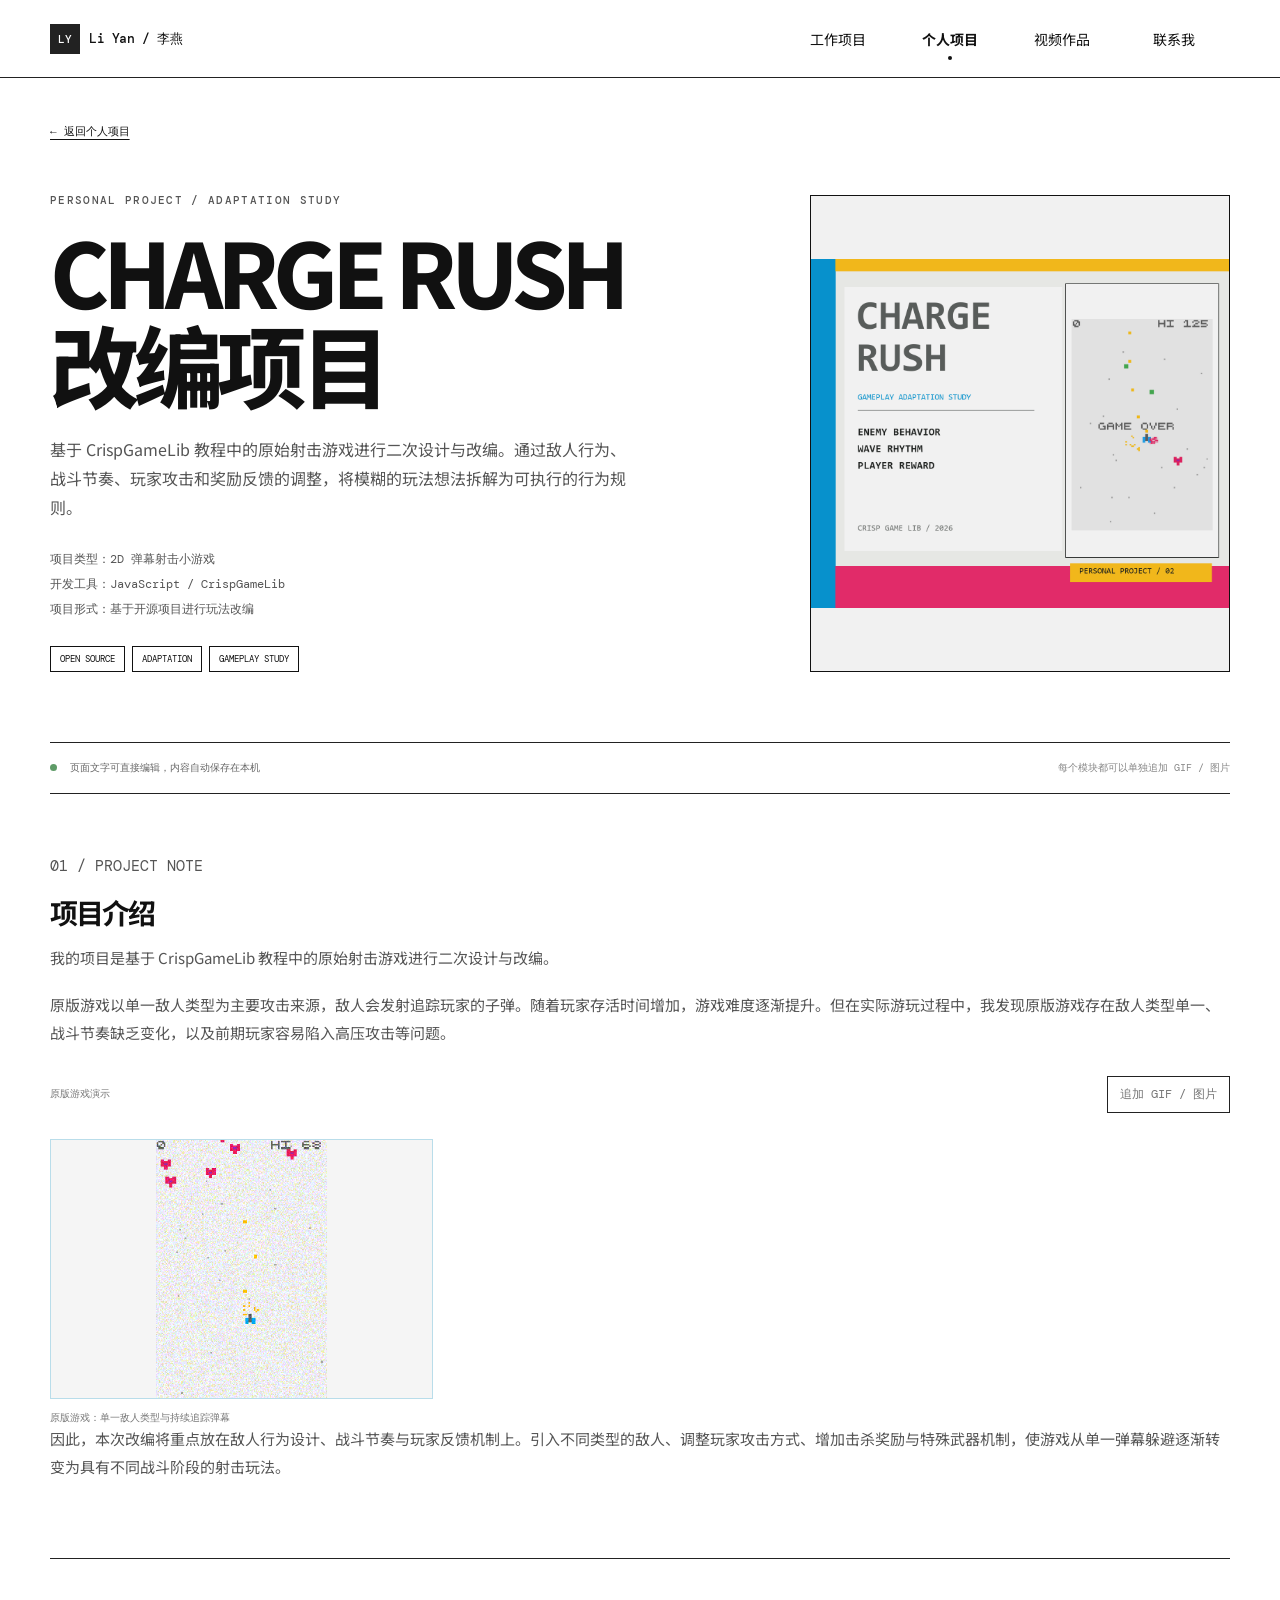
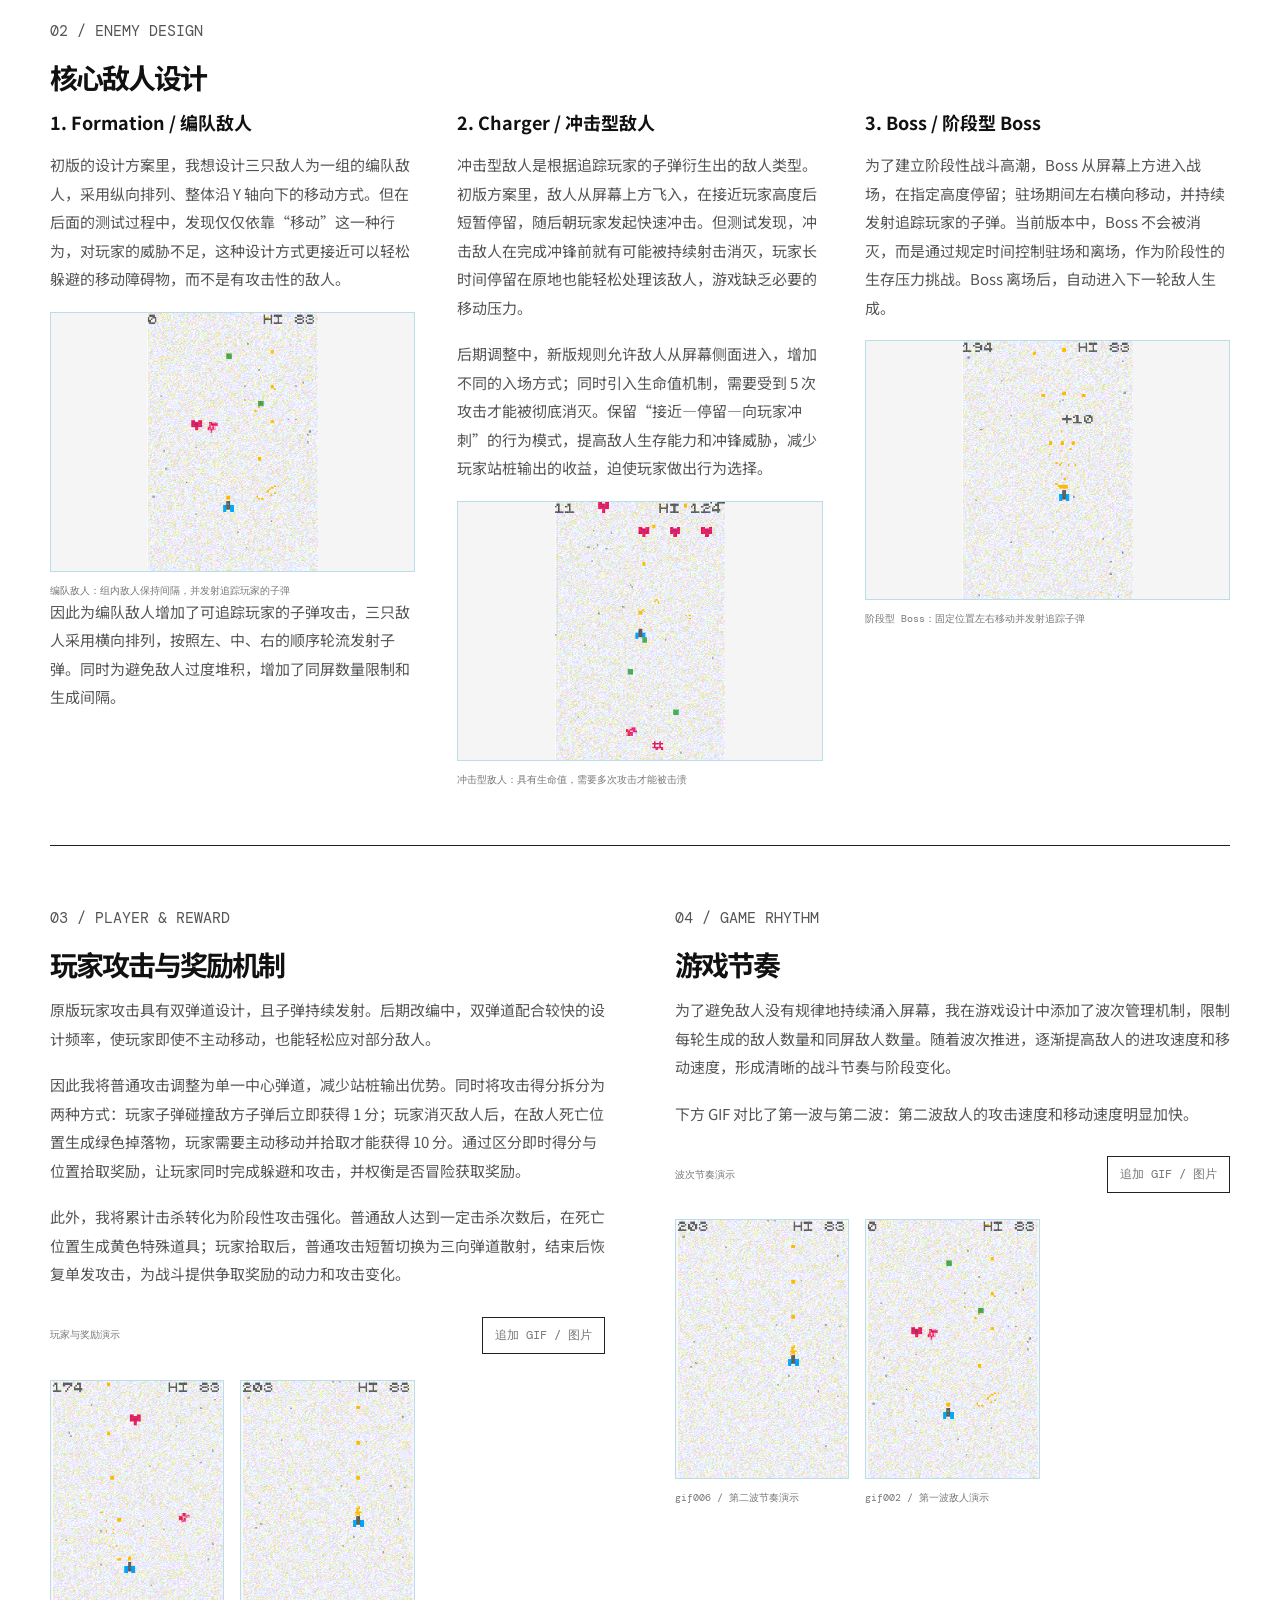
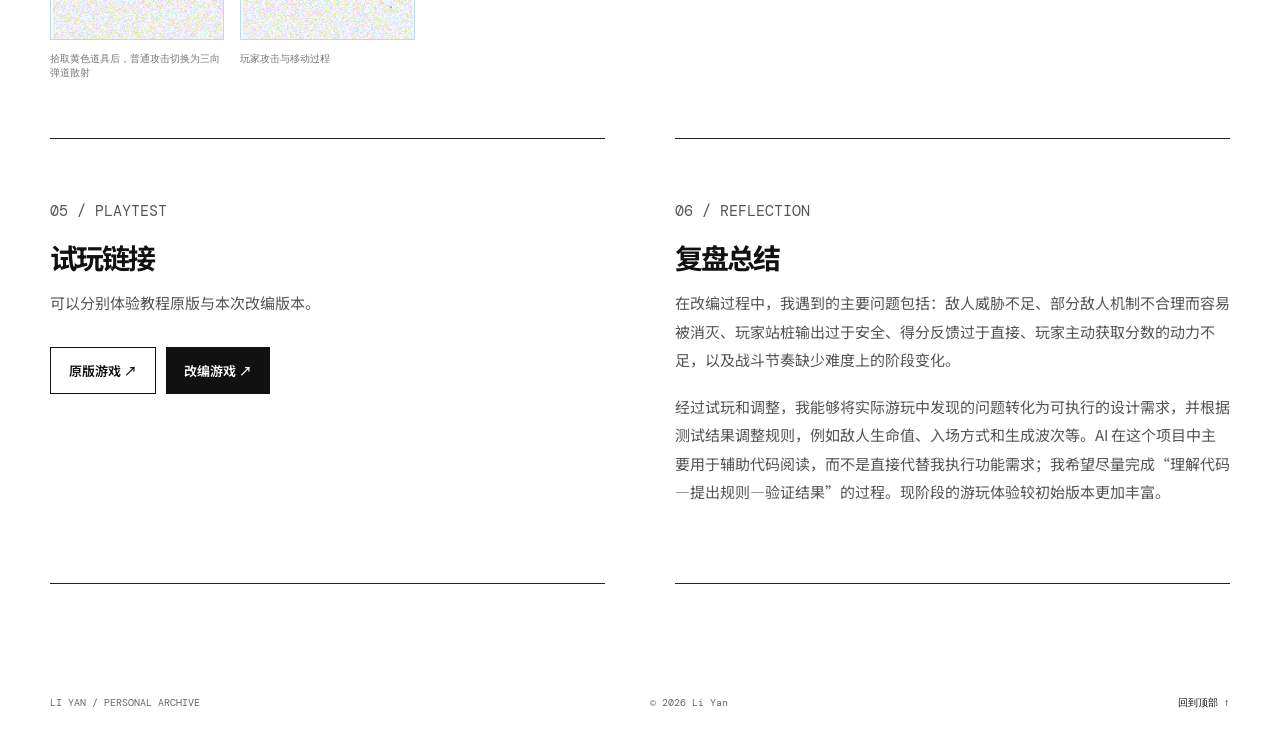
==== crisp.html @ 154e2492 "Publish portfolio site" ====
<!doctype html>
<html lang="zh-CN">
  <head>
    <meta charset="UTF-8" />
    <meta name="viewport" content="width=device-width, initial-scale=1.0" />
    <meta name="description" content="CHARGE RUSH 2D 弹幕射击小游戏改编项目。" />
    <title>CHARGE RUSH / 改编项目 - 李燕</title>
    <link rel="preconnect" href="https://fonts.googleapis.com" />
    <link rel="preconnect" href="https://fonts.gstatic.com" crossorigin />
    <link href="https://fonts.googleapis.com/css2?family=DM+Mono:wght@400;500&family=Noto+Sans+SC:wght@400;500;600;700;800&display=swap" rel="stylesheet" />
    <link rel="stylesheet" href="./styles.css" />
  </head>
  <body class="detail-page">
    <header class="site-header">
      <a class="brand" href="./index.html"><span class="brand-mark">LY</span><span class="brand-text">Li Yan / 李燕</span></a>
      <nav class="main-nav" aria-label="主导航"><a class="nav-link" href="./index.html#work">工作项目</a><a class="nav-link active" href="./index.html#personal">个人项目</a><a class="nav-link" href="./index.html#videos">视频作品</a><a class="nav-link" href="./index.html#contact">联系我</a></nav>
      <div class="header-meta">PROJECT / 02</div>
    </header>
    <main class="detail-shell">
      <a class="back-link" href="./index.html#personal">← 返回个人项目</a>
      <section class="detail-hero">
        <div><p class="eyebrow">PERSONAL PROJECT / ADAPTATION STUDY</p><h1 contenteditable="true" data-editable="crisp-title">CHARGE RUSH<br /><em>改编项目</em></h1><p class="detail-lede" contenteditable="true" data-editable="crisp-lede">基于 CrispGameLib 教程中的原始射击游戏进行二次设计与改编。通过敌人行为、战斗节奏、玩家攻击和奖励反馈的调整，将模糊的玩法想法拆解为可执行的行为规则。</p><div class="detail-meta"><span>项目类型：2D 弹幕射击小游戏</span><span>开发工具：JavaScript / CrispGameLib</span><span>项目形式：基于开源项目进行玩法改编</span></div><div class="detail-tags"><span>OPEN SOURCE</span><span>ADAPTATION</span><span>GAMEPLAY STUDY</span></div></div>
        <figure class="detail-visual crisp-large"><img class="crisp-cover" src="./media/crisp/crisp-cover.png" alt="CHARGE RUSH 改编项目封面" /></figure>
      </section>
      <section class="edit-toolbar" aria-label="编辑工具"><span class="edit-status"><i></i> 页面文字可直接编辑，内容自动保存在本机</span><span class="edit-hint">每个模块都可以单独追加 GIF / 图片</span></section>
      <section class="detail-grid">
        <article class="editable-block full-width"><p class="block-label">01 / PROJECT NOTE</p><h2 contenteditable="true" data-editable="crisp-heading-1">项目介绍</h2><div class="prose" contenteditable="true" data-editable="crisp-text-1"><p>我的项目是基于 CrispGameLib 教程中的原始射击游戏进行二次设计与改编。</p><p>原版游戏以单一敌人类型为主要攻击来源，敌人会发射追踪玩家的子弹。随着玩家存活时间增加，游戏难度逐渐提升。但在实际游玩过程中，我发现原版游戏存在敌人类型单一、战斗节奏缺乏变化，以及前期玩家容易陷入高压攻击等问题。</p></div><div class="media-slot" data-slot="intro"><div class="media-slot-head"><span>原版游戏演示</span><label class="upload-button">追加 GIF / 图片<input class="slot-input" type="file" accept="image/gif,image/png,image/jpeg,image/webp" multiple /></label></div><div class="media-wall"><figure class="media-item"><img src="./media/crisp/gif001-original-lite.gif" alt="原版游戏" /><figcaption>原版游戏：单一敌人类型与持续追踪弹幕</figcaption></figure></div></div><p class="body-note" contenteditable="true" data-editable="crisp-intro-note">因此，本次改编将重点放在敌人行为设计、战斗节奏与玩家反馈机制上。引入不同类型的敌人、调整玩家攻击方式、增加击杀奖励与特殊武器机制，使游戏从单一弹幕躲避逐渐转变为具有不同战斗阶段的射击玩法。</p></article>
        <article class="editable-block full-width"><p class="block-label">02 / ENEMY DESIGN</p><h2 contenteditable="true" data-editable="crisp-heading-2">核心敌人设计</h2><div class="enemy-grid"><section class="enemy-case"><h3>1. Formation / 编队敌人</h3><p contenteditable="true" data-editable="crisp-enemy-1">初版的设计方案里，我想设计三只敌人为一组的编队敌人，采用纵向排列、整体沿 Y 轴向下的移动方式。但在后面的测试过程中，发现仅仅依靠“移动”这一种行为，对玩家的威胁不足，这种设计方式更接近可以轻松躲避的移动障碍物，而不是有攻击性的敌人。</p><figure class="media-item"><img src="./media/crisp/gif002-formation-enemy-lite.gif" alt="编队敌人" /><figcaption>编队敌人：组内敌人保持间隔，并发射追踪玩家的子弹</figcaption></figure><p contenteditable="true" data-editable="crisp-enemy-1b">因此为编队敌人增加了可追踪玩家的子弹攻击，三只敌人采用横向排列，按照左、中、右的顺序轮流发射子弹。同时为避免敌人过度堆积，增加了同屏数量限制和生成间隔。</p></section><section class="enemy-case"><h3>2. Charger / 冲击型敌人</h3><p contenteditable="true" data-editable="crisp-enemy-2">冲击型敌人是根据追踪玩家的子弹衍生出的敌人类型。初版方案里，敌人从屏幕上方飞入，在接近玩家高度后短暂停留，随后朝玩家发起快速冲击。但测试发现，冲击敌人在完成冲锋前就有可能被持续射击消灭，玩家长时间停留在原地也能轻松处理该敌人，游戏缺乏必要的移动压力。</p><p contenteditable="true" data-editable="crisp-enemy-2b">后期调整中，新版规则允许敌人从屏幕侧面进入，增加不同的入场方式；同时引入生命值机制，需要受到 5 次攻击才能被彻底消灭。保留“接近—停留—向玩家冲刺”的行为模式，提高敌人生存能力和冲锋威胁，减少玩家站桩输出的收益，迫使玩家做出行为选择。</p><figure class="media-item"><img src="./media/crisp/gif003-impact-enemy-lite.gif" alt="冲击型敌人" /><figcaption>冲击型敌人：具有生命值，需要多次攻击才能被击溃</figcaption></figure></section><section class="enemy-case"><h3>3. Boss / 阶段型 Boss</h3><p contenteditable="true" data-editable="crisp-enemy-3">为了建立阶段性战斗高潮，Boss 从屏幕上方进入战场，在指定高度停留；驻场期间左右横向移动，并持续发射追踪玩家的子弹。当前版本中，Boss 不会被消灭，而是通过规定时间控制驻场和离场，作为阶段性的生存压力挑战。Boss 离场后，自动进入下一轮敌人生成。</p><figure class="media-item"><img src="./media/crisp/gif004-stage-boss-lite.gif" alt="阶段型 Boss" /><figcaption>阶段型 Boss：固定位置左右移动并发射追踪子弹</figcaption></figure></section></div></article>
        <article class="editable-block"><p class="block-label">03 / PLAYER &amp; REWARD</p><h2 contenteditable="true" data-editable="crisp-heading-3">玩家攻击与奖励机制</h2><div class="prose" contenteditable="true" data-editable="crisp-text-3"><p>原版玩家攻击具有双弹道设计，且子弹持续发射。后期改编中，双弹道配合较快的设计频率，使玩家即使不主动移动，也能轻松应对部分敌人。</p><p>因此我将普通攻击调整为单一中心弹道，减少站桩输出优势。同时将攻击得分拆分为两种方式：玩家子弹碰撞敌方子弹后立即获得 1 分；玩家消灭敌人后，在敌人死亡位置生成绿色掉落物，玩家需要主动移动并拾取才能获得 10 分。通过区分即时得分与位置拾取奖励，让玩家同时完成躲避和攻击，并权衡是否冒险获取奖励。</p><p>此外，我将累计击杀转化为阶段性攻击强化。普通敌人达到一定击杀次数后，在死亡位置生成黄色特殊道具；玩家拾取后，普通攻击短暂切换为三向弹道散射，结束后恢复单发攻击，为战斗提供争取奖励的动力和攻击变化。</p></div><div class="media-slot" data-slot="player-reward"><div class="media-slot-head"><span>玩家与奖励演示</span><label class="upload-button">追加 GIF / 图片<input class="slot-input" type="file" accept="image/gif,image/png,image/jpeg,image/webp" multiple /></label></div><div class="media-wall"><figure class="media-item"><img src="./media/crisp/gif005-reward-lite.gif" alt="特殊道具与三向弹道" /><figcaption>拾取黄色道具后，普通攻击切换为三向弹道散射</figcaption></figure><figure class="media-item"><img src="./media/crisp/gif006-player-lite.gif" alt="玩家攻击过程" /><figcaption>玩家攻击与移动过程</figcaption></figure></div></div></article>
        <article class="editable-block"><p class="block-label">04 / GAME RHYTHM</p><h2 contenteditable="true" data-editable="crisp-heading-rhythm">游戏节奏</h2><div class="prose" contenteditable="true" data-editable="crisp-text-rhythm"><p>为了避免敌人没有规律地持续涌入屏幕，我在游戏设计中添加了波次管理机制，限制每轮生成的敌人数量和同屏敌人数量。随着波次推进，逐渐提高敌人的进攻速度和移动速度，形成清晰的战斗节奏与阶段变化。</p><p>下方 GIF 对比了第一波与第二波：第二波敌人的攻击速度和移动速度明显加快。</p></div><div class="media-slot" data-slot="rhythm"><div class="media-slot-head"><span>波次节奏演示</span><label class="upload-button">追加 GIF / 图片<input class="slot-input" type="file" accept="image/gif,image/png,image/jpeg,image/webp" multiple /></label></div><div class="media-wall"><figure class="media-item"><img src="./media/crisp/gif006-player-lite.gif" alt="第二波节奏演示" /><figcaption>gif006 / 第二波节奏演示</figcaption></figure><figure class="media-item"><img src="./media/crisp/gif002-formation-enemy-lite.gif" alt="第一波敌人演示" /><figcaption>gif002 / 第一波敌人演示</figcaption></figure></div></div></article>
        <article class="editable-block playtest-block"><p class="block-label">05 / PLAYTEST</p><h2>试玩链接</h2><p>可以分别体验教程原版与本次改编版本。</p><div class="playtest-links"><a class="button button-outline" href="https://junongx.github.io/crisp-game-lib-tutorial/?step_07" target="_blank" rel="noreferrer">原版游戏 ↗</a><a class="button button-dark" href="https://popowus.github.io/crisp-game-lib-tutorial/?chargerush" target="_blank" rel="noreferrer">改编游戏 ↗</a></div></article>
        <article class="editable-block"><p class="block-label">06 / REFLECTION</p><h2 contenteditable="true" data-editable="crisp-heading-4">复盘总结</h2><div class="prose" contenteditable="true" data-editable="crisp-text-4"><p>在改编过程中，我遇到的主要问题包括：敌人威胁不足、部分敌人机制不合理而容易被消灭、玩家站桩输出过于安全、得分反馈过于直接、玩家主动获取分数的动力不足，以及战斗节奏缺少难度上的阶段变化。</p><p>经过试玩和调整，我能够将实际游玩中发现的问题转化为可执行的设计需求，并根据测试结果调整规则，例如敌人生命值、入场方式和生成波次等。AI 在这个项目中主要用于辅助代码阅读，而不是直接代替我执行功能需求；我希望尽量完成“理解代码—提出规则—验证结果”的过程。现阶段的游玩体验较初始版本更加丰富。</p></div></article>
      </section>
    </main>
    <footer class="site-footer"><span>LI YAN / PERSONAL ARCHIVE</span><span>© 2026 Li Yan</span><a href="./crisp.html">回到顶部 ↑</a></footer>
    <script src="./script.js"></script>
    <script src="./crisp.js"></script>
  </body>
</html>
---- styles.css ----
:root {
  --paper: #ffffff;
  --ink: #1f2220;
  --muted: #70736d;
  --line: #c9c8c0;
  --accent: #0a91d1;
  --yellow: #f2bd3e;
  --blue: #d9eef6;
  --max: 1240px;
}

* { box-sizing: border-box; }
html { scroll-behavior: smooth; }
body { margin: 0; color: var(--ink); background: var(--paper); font-family: "Noto Sans SC", sans-serif; }
a { color: inherit; text-decoration: none; }
.paper-grid { position: fixed; inset: 0; z-index: -1; opacity: .55; pointer-events: none; background-image: linear-gradient(rgba(78,84,78,.08) 1px, transparent 1px), linear-gradient(90deg, rgba(78,84,78,.08) 1px, transparent 1px); background-size: 24px 24px; mask-image: linear-gradient(to bottom, #000 0%, transparent 94%); }
.site-header { position: fixed; top: 0; left: 0; right: 0; z-index: 10; height: 76px; padding: 15px 24px; display: flex; align-items: center; gap: 22px; background: rgba(247,245,239,.92); border-bottom: 1px solid var(--ink); backdrop-filter: blur(12px); }
.brand { flex: 0 0 auto; display: inline-flex; align-items: center; gap: 9px; font-family: "DM Mono", monospace; font-size: 14px; font-weight: 500; letter-spacing: -.03em; }
.brand-mark { width: 30px; height: 30px; display: grid; place-items: center; border: 1px solid var(--ink); border-radius: 50%; font-size: 11px; background: var(--yellow); }
.main-nav { display: flex; flex: 1; align-self: stretch; align-items: stretch; }
.nav-link { position: relative; min-width: 112px; display: grid; place-items: center; padding: 0 17px; border-left: 1px solid var(--ink); font-family: "DM Mono", monospace; font-size: 12px; transition: background .2s, color .2s; }
.nav-link:last-child { border-right: 1px solid var(--ink); }
.nav-link:hover, .nav-link.active { color: var(--paper); background: var(--ink); }
.header-meta { flex: 0 0 auto; font-family: "DM Mono", monospace; font-size: 10px; color: var(--muted); letter-spacing: .1em; }
.site-shell { width: min(calc(100% - 48px), var(--max)); margin: 0 auto; padding-top: 76px; }
.section-anchor { scroll-margin-top: 98px; }
.intro-block { min-height: 640px; display: grid; grid-template-columns: minmax(0, 1fr) 320px; gap: 8vw; align-items: center; padding: 100px 5vw 88px; border-left: 1px solid var(--ink); border-right: 1px solid var(--ink); }
.eyebrow { margin: 0 0 18px; color: var(--accent); font: 500 11px/1 "DM Mono", monospace; letter-spacing: .12em; }
h1, h2, h3, p { margin-top: 0; }
h1 { max-width: 700px; margin-bottom: 28px; font-size: clamp(38px, 5.2vw, 78px); line-height: 1.04; letter-spacing: -.07em; font-weight: 800; }
h1 em { color: var(--accent); font-style: normal; }
.intro-lede { max-width: 560px; margin-bottom: 34px; color: #545850; font-size: 17px; line-height: 1.8; }
.intro-actions { display: flex; align-items: center; gap: 26px; }
.button { display: inline-flex; gap: 16px; align-items: center; padding: 13px 18px; font-size: 13px; font-weight: 600; }
.button-dark { color: var(--paper); background: var(--ink); }
.button-dark:hover { background: var(--accent); }
.button-outline { border: 1px solid var(--ink); background: #fff; }.button-outline:hover { border-color: var(--accent); color: var(--accent); }
.text-link { padding-bottom: 3px; border-bottom: 1px solid var(--ink); font-family: "DM Mono", monospace; font-size: 12px; }
.text-link span, .card-link span { color: var(--accent); }
.intro-file { transform: rotate(2deg); border: 1px solid var(--ink); background: #fffdf7; box-shadow: 8px 10px 0 var(--yellow); }
.file-tab { width: fit-content; margin: -1px 0 0 18px; padding: 8px 12px; border: 1px solid var(--ink); border-top: 0; background: var(--blue); font: 10px "DM Mono", monospace; }
.file-body { min-height: 290px; padding: 26px 26px 22px; display: flex; flex-direction: column; justify-content: space-between; }
.file-stamp { width: 98px; height: 98px; display: grid; place-items: center; border: 1px solid var(--accent); border-radius: 50%; color: var(--accent); font: 11px/1.3 "DM Mono", monospace; text-align: center; transform: rotate(-10deg); }
.file-lines { display: grid; grid-template-columns: 72px 1fr; gap: 9px 12px; font-family: "DM Mono", monospace; font-size: 10px; }
.file-lines span { color: var(--muted); }
.file-lines strong { font-weight: 500; }
.file-foot { padding: 11px 26px; border-top: 1px solid var(--ink); color: var(--muted); font: 9px "DM Mono", monospace; }
.signal-row { display: grid; grid-template-columns: repeat(3, 1fr); border: 1px solid var(--ink); border-top: 0; background: rgba(255,253,247,.7); }
.signal-item { min-height: 112px; padding: 23px 30px; border-right: 1px solid var(--ink); }
.signal-item:last-child { border-right: 0; }
.signal-item strong { display: block; font: 500 34px/1 "DM Mono", monospace; }
.signal-item span { display: block; margin-top: 13px; color: var(--muted); font-size: 12px; }
.content-section { padding: 120px 5vw 90px; border-left: 1px solid var(--ink); border-right: 1px solid var(--ink); }
.section-heading { display: flex; align-items: end; justify-content: space-between; gap: 20px; margin-bottom: 42px; }
h2 { margin-bottom: 0; font-size: clamp(32px, 4vw, 58px); line-height: 1; letter-spacing: -.07em; }
.section-note { margin: 0 0 4px; color: var(--muted); font: 11px "DM Mono", monospace; }
.archive-list { display: grid; gap: 22px; }
.archive-card { display: grid; grid-template-columns: 56px minmax(260px, .9fr) 1.1fr; min-height: 250px; border: 1px solid var(--ink); background: rgba(255,253,247,.86); }
.archive-card-featured { border-width: 2px; }
.card-index { padding: 18px 12px; border-right: 1px solid var(--ink); writing-mode: vertical-rl; text-orientation: mixed; font: 11px "DM Mono", monospace; }
.archive-visual { position: relative; overflow: hidden; min-height: 250px; border-right: 1px solid var(--ink); }
.visual-label { position: absolute; top: 15px; left: 17px; z-index: 1; font: 10px "DM Mono", monospace; color: rgba(31,34,32,.68); }
.visual-levels { display: grid; place-items: center; background: var(--blue); }
.level-map { width: 190px; height: 150px; padding: 24px; display: grid; grid-template-columns: repeat(3, 1fr); gap: 10px; border: 1px solid var(--ink); transform: rotate(-4deg); background: #e8eee8; }
.level-map i { display: block; border: 1px solid var(--ink); background: var(--yellow); }
.level-map i:nth-child(2n) { background: var(--accent); }
.level-map i:nth-child(3n) { border-radius: 50%; background: var(--ink); }
.visual-data { padding: 58px 28px 25px; background: #e8dfca; }
.data-bars { height: 150px; display: flex; align-items: end; gap: 13px; border-bottom: 1px solid var(--ink); }
.data-bars i { flex: 1; min-width: 16px; background: var(--accent); border: 1px solid var(--ink); }
.data-bars i:nth-child(1) { height: 35%; }.data-bars i:nth-child(2) { height: 55%; }.data-bars i:nth-child(3) { height: 47%; }.data-bars i:nth-child(4) { height: 78%; }.data-bars i:nth-child(5) { height: 92%; }
.data-axis { margin-top: 11px; font: 9px "DM Mono", monospace; color: var(--muted); }
.visual-flow { display: flex; flex-direction: column; justify-content: center; padding: 28px; background: var(--yellow); }
.flow-line { display: flex; align-items: center; gap: 8px; margin-top: 38px; font: 11px "DM Mono", monospace; }
.flow-line b { padding: 9px 7px; border: 1px solid var(--ink); background: #fffdf7; font-weight: 500; }
.flow-line i { width: 18px; height: 1px; background: var(--ink); }
.card-copy { display: flex; flex-direction: column; padding: 28px 32px; }
.card-type, .project-meta { margin-bottom: 15px; color: var(--accent); font: 10px "DM Mono", monospace; letter-spacing: .06em; }
.card-copy h3, .personal-body h3 { margin-bottom: 12px; font-size: 25px; line-height: 1.2; letter-spacing: -.05em; }
.card-copy p:not(.card-type), .personal-body p { margin-bottom: 18px; color: #62665f; font-size: 14px; line-height: 1.75; }
.card-link { margin-top: auto; width: fit-content; padding-bottom: 4px; border-bottom: 1px solid var(--ink); font: 11px "DM Mono", monospace; }
.pending-note { margin-top: 25px; padding: 13px 15px; border: 1px dashed var(--line); color: var(--muted); font: 11px "DM Mono", monospace; }
.pending-dot { display: inline-block; width: 7px; height: 7px; margin-right: 8px; border-radius: 50%; background: var(--accent); }
.personal-grid { display: grid; grid-template-columns: 1fr 1fr; gap: 24px; }
.personal-card { overflow: hidden; border: 1px solid var(--ink); background: #fffdf7; }
.personal-image { position: relative; min-height: 330px; overflow: hidden; border-bottom: 1px solid var(--ink); }
.crisp-visual { display: flex; flex-direction: column; justify-content: center; padding: 35px; background: #d8e0d7; }
.crisp-word { z-index: 1; color: var(--ink); font: 800 clamp(58px, 8vw, 100px)/.8 "DM Mono", monospace; letter-spacing: -.14em; }
.crisp-mini { z-index: 1; margin-top: 24px; font: 10px "DM Mono", monospace; }
.crisp-shape { position: absolute; border: 1px solid var(--ink); }
.shape-one { width: 210px; height: 210px; right: -32px; top: 28px; border-radius: 50%; background: var(--yellow); }
.shape-two { width: 120px; height: 120px; right: 96px; bottom: -42px; transform: rotate(23deg); background: var(--accent); }
.ghost-image { min-height: 330px; display: grid; place-items: center; position: relative; color: var(--muted); background: #efece2; font: 11px/1.6 "DM Mono", monospace; text-align: center; }
.ghost-image::before, .ghost-image::after { position: absolute; content: ""; background: var(--line); }
.ghost-image::before { width: 1px; inset: 34px auto 34px 50%; }.ghost-image::after { height: 1px; inset: 50% 34px auto; }
.ghost-plus { position: absolute; top: 20px; right: 25px; font-size: 25px; }
.personal-body { padding: 22px 24px 26px; }
.project-meta { display: flex; justify-content: space-between; color: var(--muted); }
.project-meta span:last-child { color: var(--accent); }
.tag-row { display: flex; flex-wrap: wrap; gap: 7px; }
.tag-row span { padding: 5px 8px; border: 1px solid var(--line); color: var(--muted); font: 9px "DM Mono", monospace; }
.notes-section { background: rgba(219,226,220,.55); }
.note-layout { display: grid; grid-template-columns: 90px 1fr; gap: 22px; max-width: 850px; }
.quote-mark { color: var(--accent); font: 100px/.7 Georgia, serif; }
.big-note { max-width: 760px; margin-bottom: 22px; font-size: clamp(25px, 3vw, 43px); line-height: 1.25; letter-spacing: -.06em; }
.small-note { max-width: 620px; margin: 0; color: var(--muted); font-size: 14px; line-height: 1.8; }
.contact-section { display: flex; align-items: end; justify-content: space-between; gap: 40px; padding: 100px 5vw; border: 1px solid var(--ink); border-top: 0; background: var(--ink); color: var(--paper); }
.contact-section .eyebrow { color: var(--yellow); }.contact-section h2 { color: var(--paper); }
.contact-details { display: grid; justify-items: end; gap: 7px; color: #c5c7bf; font: 12px "DM Mono", monospace; text-align: right; }.contact-details a { color: var(--yellow); border-bottom: 1px solid var(--yellow); padding-bottom: 3px; }
.site-footer { display: flex; justify-content: space-between; gap: 20px; width: min(calc(100% - 48px), var(--max)); margin: 0 auto; padding: 22px 0 32px; color: var(--muted); font: 10px "DM Mono", monospace; }.site-footer a { color: var(--ink); }
@media (max-width: 850px) { .site-header { height: auto; min-height: 68px; flex-wrap: wrap; padding: 12px 15px; gap: 12px; }.main-nav { order: 3; flex-basis: 100%; overflow-x: auto; margin: 0 -15px -12px; padding: 0 15px; height: 43px; }.nav-link { min-width: max-content; padding: 0 13px; font-size: 10px; }.header-meta { display: none; }.site-shell { width: calc(100% - 24px); padding-top: 109px; }.intro-block { grid-template-columns: 1fr; padding: 70px 25px 75px; gap: 55px; }.intro-file { max-width: 330px; justify-self: center; width: 100%; }.signal-row { grid-template-columns: 1fr; }.signal-item { min-height: auto; padding: 19px 25px; border-right: 0; border-bottom: 1px solid var(--ink); display: flex; align-items: baseline; gap: 14px; }.signal-item:last-child { border-bottom: 0; }.signal-item strong { font-size: 28px; }.signal-item span { margin-top: 0; }.content-section { padding: 80px 25px 65px; }.section-heading { align-items: start; flex-direction: column; gap: 12px; margin-bottom: 30px; }.archive-card { grid-template-columns: 38px 1fr; }.archive-visual { grid-column: 2; border-right: 0; border-bottom: 1px solid var(--ink); min-height: 190px; }.card-copy { grid-column: 2; padding: 22px 22px 25px; }.card-index { grid-row: 1 / span 2; padding: 15px 8px; }.personal-grid { grid-template-columns: 1fr; }.personal-image, .ghost-image { min-height: 250px; }.note-layout { grid-template-columns: 50px 1fr; }.quote-mark { font-size: 70px; }.contact-section { padding: 72px 25px; align-items: start; flex-direction: column; }.contact-details { justify-items: start; text-align: left; }.site-footer { width: calc(100% - 24px); flex-wrap: wrap; padding-bottom: 25px; } }
@media (prefers-reduced-motion: reduce) { html { scroll-behavior: auto; } * { transition: none !important; } }

/* Minimal white portfolio treatment */
:root { --paper: #fff; --ink: #111; --muted: #666; --line: #222; --accent: #111; --yellow: #fff; --blue: #fff; }
body { background: #fff; }
.paper-grid { display: none; }
.site-header { height: 78px; padding: 0 max(24px, calc((100vw - 1180px) / 2)); background: #fff; border-bottom: 1px solid #222; backdrop-filter: none; }
.brand-mark { border-radius: 0; background: #222; color: #fff; border-color: #222; }
.brand-text { font-size: 13px; }
.main-nav { justify-content: flex-end; }
.nav-link { min-width: 112px; border: 0; font-family: "Noto Sans SC", sans-serif; font-size: 14px; }
.nav-link:last-child { border: 0; }
.nav-link:hover, .nav-link.active { color: #111; background: #fff; }
.nav-link.active { font-weight: 700; }
.nav-link.active::after { position: absolute; bottom: 17px; left: 50%; width: 4px; height: 4px; content: ""; border-radius: 50%; background: #111; transform: translateX(-50%); }
.header-meta { display: none; }
.site-shell { width: min(calc(100% - 48px), 1180px); padding-top: 78px; }
.intro-block { min-height: 650px; grid-template-columns: 300px minmax(0, 1fr); gap: 92px; padding: 82px 0 92px; border: 0; border-bottom: 1px solid #222; }
.profile-column { align-self: start; padding-top: 8px; }
.portrait-placeholder { width: 160px; height: 198px; display: grid; place-items: center; margin-bottom: 24px; border: 1px solid #222; color: #999; font: 36px "DM Mono", monospace; }
.profile-name { margin-bottom: 6px; font-size: 30px; letter-spacing: -.06em; }
.profile-role { margin-bottom: 30px; color: #555; font-size: 13px; }
.contact-list { margin: 0; font-size: 13px; }
.contact-list > div { display: grid; grid-template-columns: 66px 1fr; gap: 10px; margin-bottom: 12px; }
.contact-list dt { color: #777; font-family: "DM Mono", monospace; font-size: 11px; }
.contact-list dd { margin: 0; }
.contact-list a { text-decoration: underline; text-underline-offset: 3px; }
.intro-copy { align-self: center; max-width: 690px; }
.eyebrow { color: #555; }
h1 { max-width: 760px; font-size: clamp(43px, 6.3vw, 84px); }
h1 em { color: #111; }
.intro-lede { max-width: 620px; color: #444; font-size: 16px; }
.button-dark { color: #fff; background: #111; }
.button-dark:hover { color: #fff; background: #444; }
.signal-row { border: 0; border-bottom: 1px solid #222; background: #fff; }
.signal-item { padding-left: 0; border-right: 0; }
.signal-item + .signal-item { border-left: 1px solid #222; padding-left: 30px; }
.content-section { padding: 110px 0 90px; border: 0; border-bottom: 1px solid #222; }
.archive-card { border-color: #222; background: #fff; }
.archive-card-featured { border-width: 1px; }
.archive-visual, .card-index { border-color: #222; }
.visual-levels, .visual-data, .visual-flow { background: #f6f6f6; }
.level-map { background: #fff; }
.level-map i { background: #ddd; }.level-map i:nth-child(2n) { background: #777; }.level-map i:nth-child(3n) { background: #111; }
.data-bars i { background: #555; }
.pending-note { border-color: #aaa; }
.personal-grid { grid-template-columns: 1fr 1fr; }
.personal-card { border-color: #222; background: #fff; }
.crisp-visual { background: #f0f0f0; }
.shape-one { background: #ddd; }.shape-two { background: #777; }
.ghost-image { background: #f6f6f6; }
.project-open { display: inline-block; margin-top: 20px; }
.video-section { padding-top: 100px; }
.video-grid { display: grid; grid-template-columns: repeat(3, 1fr); gap: 24px; }
.video-card { display: grid; grid-template-columns: 1fr auto; gap: 10px 14px; padding-bottom: 16px; border-bottom: 1px solid #222; }
.video-number, .video-card small { color: #777; font: 10px "DM Mono", monospace; }
.video-thumb { grid-column: 1 / -1; height: 180px; display: grid; place-items: center; border: 1px solid #222; background: #eee; }
.video-thumb b { width: 48px; height: 48px; display: grid; place-items: center; border: 1px solid #222; border-radius: 50%; font: 10px "DM Mono", monospace; }
.thumb-two { background: #ddd; }.thumb-three { background: #f4f4f4; }
.video-card strong { font-size: 15px; }
.video-card:hover .video-thumb b { background: #111; color: #fff; }
.notes-section { background: #fff; }
.contact-section { background: #111; border: 0; }
.contact-section .eyebrow { color: #aaa; }
.contact-section h2 { color: #fff; }
.site-footer { width: min(calc(100% - 48px), 1180px); }

/* Detail page and editable Crisp case */
.detail-shell { width: min(calc(100% - 48px), 1180px); margin: 0 auto; padding: 116px 0 90px; }
.back-link { display: inline-block; margin-bottom: 56px; font: 11px "DM Mono", monospace; text-decoration: underline; text-underline-offset: 4px; }
.detail-hero { display: grid; grid-template-columns: 1fr 420px; gap: 80px; padding-bottom: 70px; border-bottom: 1px solid #222; }
.detail-hero h1 { margin-bottom: 25px; font-size: clamp(48px, 7vw, 90px); }
.detail-lede { max-width: 590px; color: #555; font-size: 16px; line-height: 1.8; }
.detail-meta { display: grid; gap: 7px; margin: 28px 0; color: #555; font: 12px/1.5 "DM Mono", monospace; }
.detail-tags, .tag-row { display: flex; flex-wrap: wrap; gap: 7px; }
.detail-tags span { padding: 6px 9px; border: 1px solid var(--accent); color: var(--accent); font: 9px "DM Mono", monospace; }
.crisp-large { position: relative; min-height: 390px; margin: 0; overflow: hidden; border: 1px solid #222; background: #f1f1f1; }
.crisp-cover { display: block; width: 100%; height: 100%; object-fit: contain; }
.crisp-large .crisp-word { position: relative; z-index: 1; font-size: clamp(62px, 7vw, 105px); }
.crisp-large .crisp-mini { position: relative; z-index: 1; }
.edit-toolbar { display: flex; justify-content: space-between; gap: 20px; align-items: center; padding: 18px 0; border-bottom: 1px solid #222; }
.edit-status { color: #666; font: 10px "DM Mono", monospace; }.edit-status i { display: inline-block; width: 7px; height: 7px; margin-right: 7px; border-radius: 50%; background: #5e9b67; }.edit-hint { color: #888; font: 10px "DM Mono", monospace; }
.upload-button { padding: 9px 12px; border: 1px solid #222; cursor: pointer; font-size: 12px; }.upload-button:hover { background: #111; color: #fff; }.upload-button input { display: none; }
.detail-grid { display: grid; grid-template-columns: 1fr 1fr; gap: 0 70px; }
.editable-block { padding: 58px 0; border-bottom: 1px solid #222; }
.editable-block.full-width { grid-column: 1 / -1; }.block-label { margin-bottom: 18px; color: #777; font: 10px "DM Mono", monospace; }
.editable-block h2 { margin-bottom: 18px; font-size: 28px; }.editable-block p { color: #555; font-size: 15px; line-height: 1.9; white-space: pre-wrap; }
.prose { color: #555; font-size: 15px; line-height: 1.95; }.prose p, .body-note { margin-bottom: 18px; }.body-note { color: #555; font-size: 15px; line-height: 1.9; }
.enemy-grid { display: grid; grid-template-columns: repeat(3, 1fr); gap: 42px; }.enemy-case { min-width: 0; }.enemy-case h3 { margin-bottom: 16px; font-size: 18px; }.enemy-case p { margin-bottom: 18px; }
[contenteditable="true"] { outline: 0; }.editable-block [contenteditable="true"]:focus, .detail-hero [contenteditable="true"]:focus { box-shadow: 0 2px 0 #111; }
.media-slot { margin-top: 28px; }.media-slot-head { display: flex; align-items: center; justify-content: space-between; gap: 16px; margin-bottom: 12px; color: #777; font: 10px "DM Mono", monospace; }
.media-wall { display: grid; grid-template-columns: repeat(3, 1fr); gap: 16px; margin-top: 26px; }.media-empty { grid-column: 1 / -1; padding: 36px; border: 1px dashed #999; color: #888; text-align: center; font: 11px "DM Mono", monospace; }.media-item { margin: 0; }.media-item img { width: 100%; max-height: 260px; object-fit: contain; border: 1px solid #222; background: #f5f5f5; }.media-item figcaption { margin-top: 7px; color: #777; font: 10px "DM Mono", monospace; }.playtest-block .button { margin-top: 7px; }
.playtest-links { display: flex; flex-wrap: wrap; gap: 10px; margin-top: 22px; }
.detail-page .site-header { background: rgba(255,255,255,.94); }.detail-page .detail-visual { border-color: var(--accent); }.detail-page .detail-visual img { mix-blend-mode: multiply; }.detail-page .upload-button:hover { background: var(--accent); }.detail-page .media-item img { border-color: #b9ddea; }
@media (max-width: 850px) { .site-header { padding: 0 15px; }.site-shell { width: calc(100% - 30px); }.intro-block { grid-template-columns: 1fr; gap: 45px; padding: 65px 0 70px; }.portrait-placeholder { width: 120px; height: 150px; }.signal-item + .signal-item { padding-left: 0; border-left: 0; border-top: 1px solid #222; }.content-section { padding: 75px 0 65px; }.personal-grid, .video-grid { grid-template-columns: 1fr; }.detail-shell { width: calc(100% - 30px); padding-top: 110px; }.detail-hero { grid-template-columns: 1fr; gap: 45px; }.crisp-large { min-height: 260px; }.detail-grid { grid-template-columns: 1fr; gap: 0; }.editable-block.full-width { grid-column: auto; }.enemy-grid { grid-template-columns: 1fr; gap: 35px; }.media-wall { grid-template-columns: 1fr 1fr; }.edit-toolbar { align-items: flex-start; flex-direction: column; } }
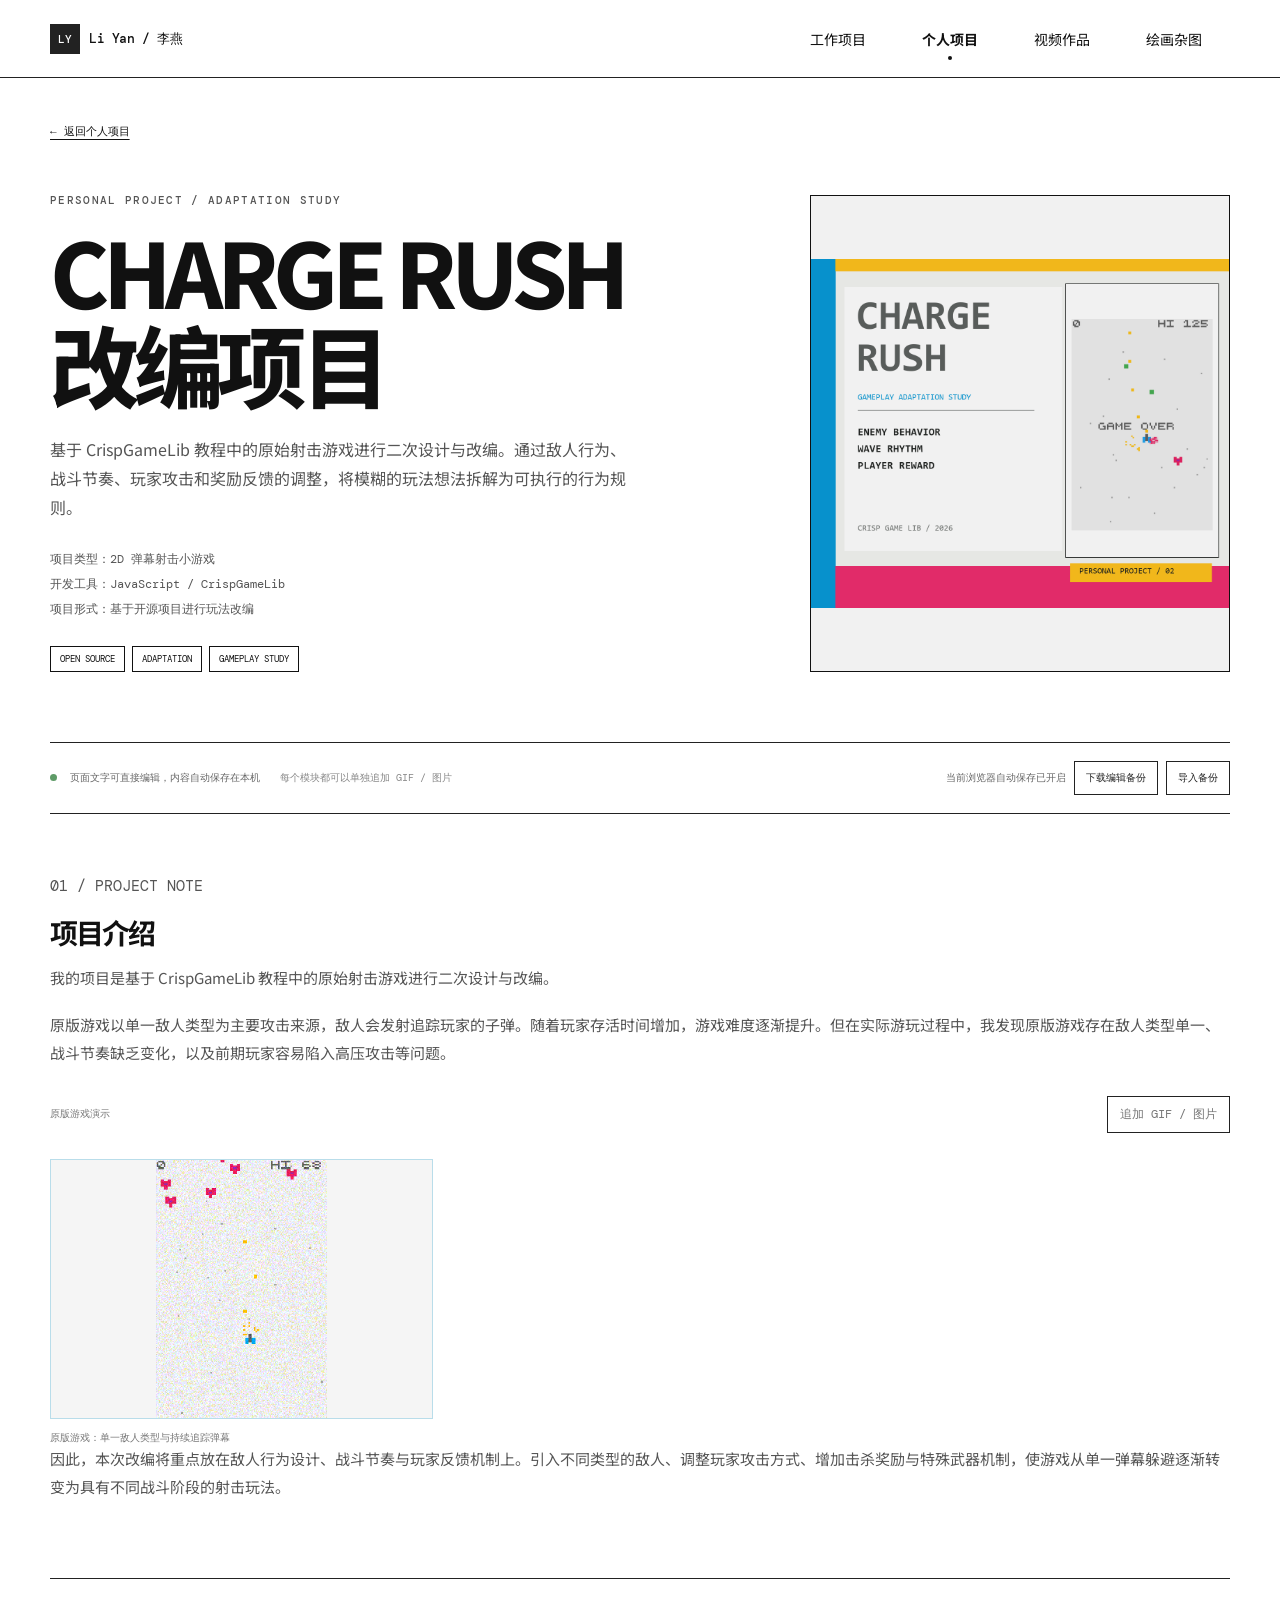
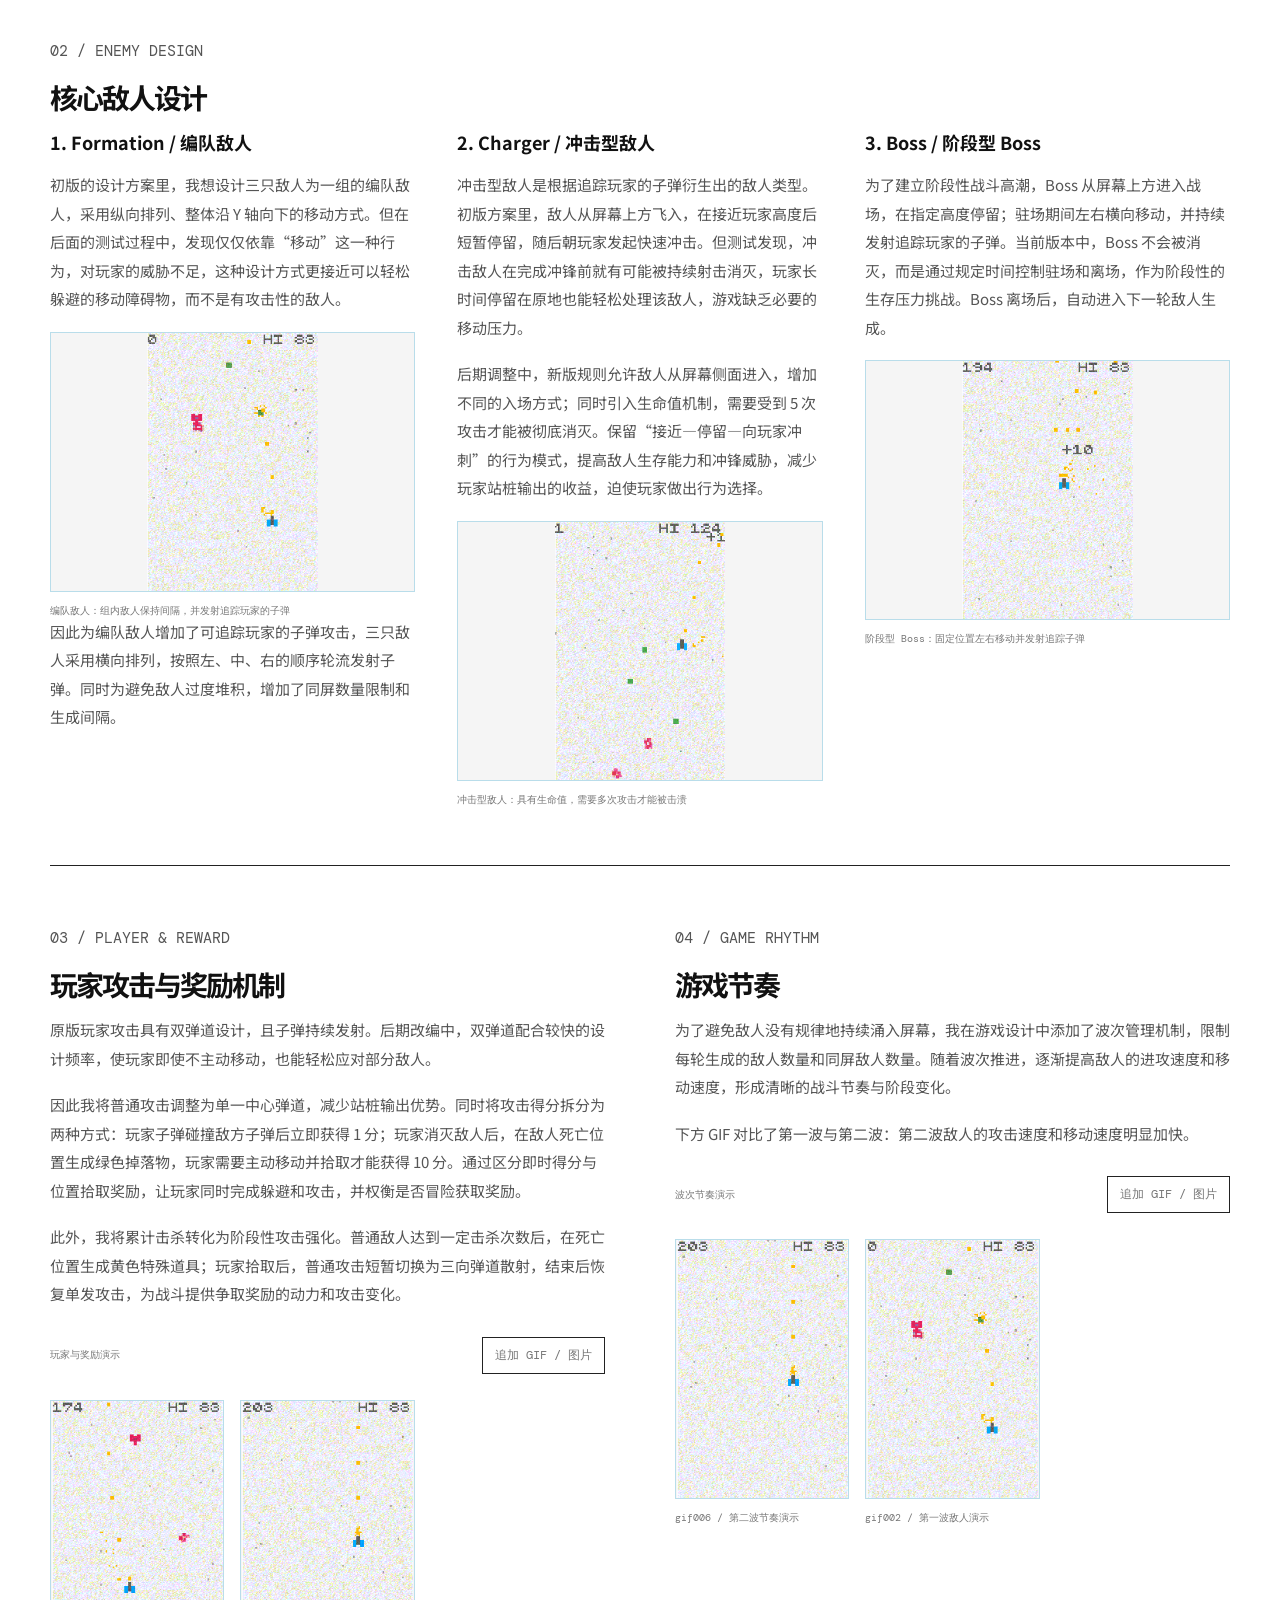
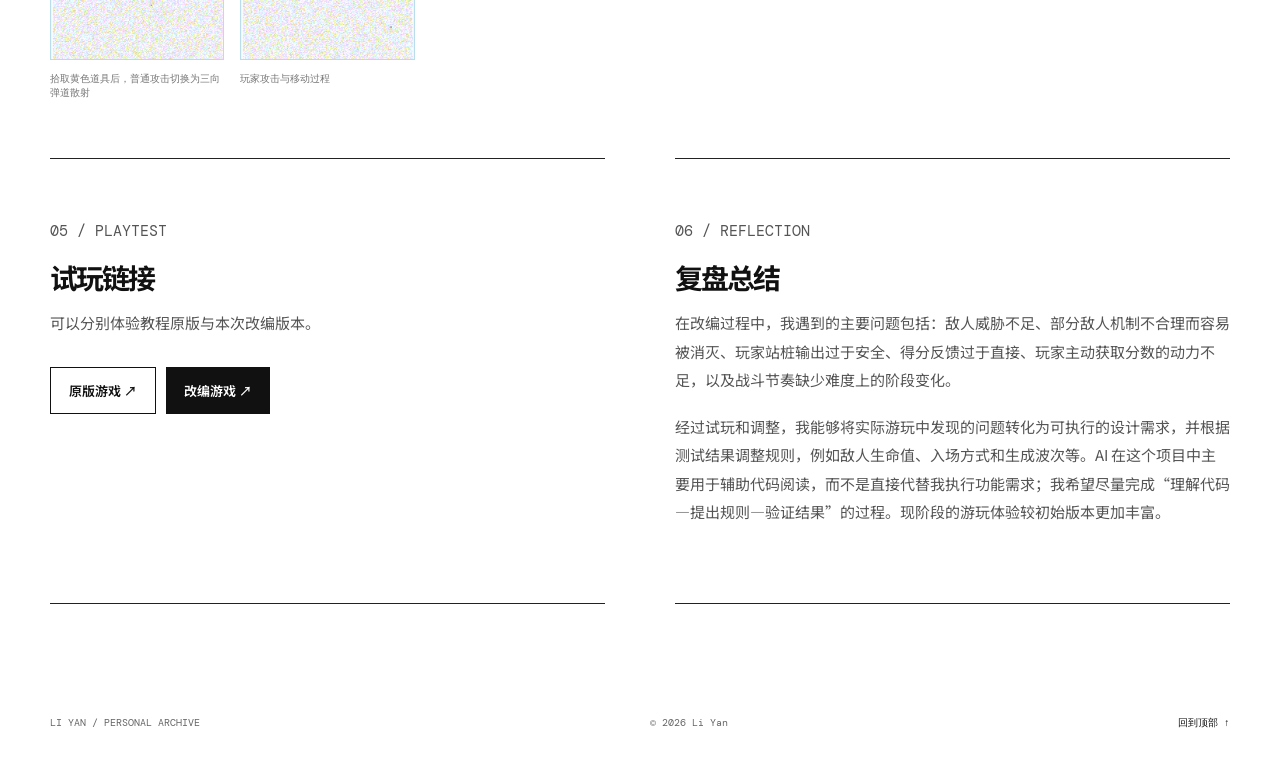
==== commit 59d51f41: "更新作品集页面" ====
--- a/crisp.html
+++ b/crisp.html
@@ -10,10 +10,10 @@
     <link href="https://fonts.googleapis.com/css2?family=DM+Mono:wght@400;500&family=Noto+Sans+SC:wght@400;500;600;700;800&display=swap" rel="stylesheet" />
     <link rel="stylesheet" href="./styles.css" />
   </head>
-  <body class="detail-page">
+  <body class="detail-page" data-backup-prefix="liyan-portfolio-crisp-v2-" data-backup-name="CHARGE RUSH案例">
     <header class="site-header">
       <a class="brand" href="./index.html"><span class="brand-mark">LY</span><span class="brand-text">Li Yan / 李燕</span></a>
-      <nav class="main-nav" aria-label="主导航"><a class="nav-link" href="./index.html#work">工作项目</a><a class="nav-link active" href="./index.html#personal">个人项目</a><a class="nav-link" href="./index.html#videos">视频作品</a><a class="nav-link" href="./index.html#contact">联系我</a></nav>
+      <nav class="main-nav" aria-label="主导航"><a class="nav-link" href="./index.html#work">工作项目</a><a class="nav-link active" href="./index.html#personal">个人项目</a><a class="nav-link" href="./index.html#videos">视频作品</a><a class="nav-link" href="./gallery.html">绘画杂图</a></nav>
       <div class="header-meta">PROJECT / 02</div>
     </header>
     <main class="detail-shell">
@@ -35,5 +35,6 @@
     <footer class="site-footer"><span>LI YAN / PERSONAL ARCHIVE</span><span>© 2026 Li Yan</span><a href="./crisp.html">回到顶部 ↑</a></footer>
     <script src="./script.js"></script>
     <script src="./crisp.js"></script>
+    <script src="./edit-backup.js"></script>
   </body>
 </html>
--- a/styles.css
+++ b/styles.css
@@ -59,6 +59,20 @@
 .archive-card-featured { border-width: 2px; }
 .card-index { padding: 18px 12px; border-right: 1px solid var(--ink); writing-mode: vertical-rl; text-orientation: mixed; font: 11px "DM Mono", monospace; }
 .archive-visual { position: relative; overflow: hidden; min-height: 250px; border-right: 1px solid var(--ink); }
+.visual-case-cover { display: grid; place-items: stretch; background: #fff; }
+.home-level-cover, .home-economy-cover { width: 100%; min-height: 250px; border: 0; padding: 18px; }
+.home-level-cover-grid { width: min(100%, 155px); aspect-ratio: 9 / 13; align-self: center; display: grid; grid-template-columns: repeat(9, 1fr); grid-template-rows: repeat(13, 1fr); gap: 1px; padding: 5px; border: 1px solid #222; background: #fff; }
+.home-level-cover-grid i { display: block; background: #eef1f2; }
+.home-level-cover-grid .is-obstacle { background: #1e2629; }
+.home-level-cover-grid .is-center { outline: 1px solid #d85340; outline-offset: -1px; background: #f3cf5e; }
+.home-economy-cover .economy-orbit { width: 175px; height: 175px; }
+.home-economy-cover .economy-orbit b { width: 56px; height: 56px; font-size: 13px; }
+.home-economy-cover .economy-orbit i { width: 45px; height: 45px; font-size: 10px; }
+.home-economy-cover .economy-orbit i:nth-of-type(1) { top: -13px; left: 64px; }
+.home-economy-cover .economy-orbit i:nth-of-type(2) { top: 61px; right: -15px; }
+.home-economy-cover .economy-orbit i:nth-of-type(3) { right: 10px; bottom: 1px; }
+.home-economy-cover .economy-orbit i:nth-of-type(4) { bottom: 1px; left: 10px; }
+.home-workflow-cover { width: 100%; height: 100%; min-height: 250px; display: block; object-fit: contain; padding: 14px; background: #fff; }
 .visual-label { position: absolute; top: 15px; left: 17px; z-index: 1; font: 10px "DM Mono", monospace; color: rgba(31,34,32,.68); }
 .visual-levels { display: grid; place-items: center; background: var(--blue); }
 .level-map { width: 190px; height: 150px; padding: 24px; display: grid; grid-template-columns: repeat(3, 1fr); gap: 10px; border: 1px solid var(--ink); transform: rotate(-4deg); background: #e8eee8; }
@@ -136,6 +150,7 @@
 .contact-list dt { color: #777; font-family: "DM Mono", monospace; font-size: 11px; }
 .contact-list dd { margin: 0; }
 .contact-list a { text-decoration: underline; text-underline-offset: 3px; }
+.resume-link { text-decoration: underline; text-underline-offset: 3px; }.resume-link.is-pending { color: #777; cursor: default; }
 .intro-copy { align-self: center; max-width: 690px; }
 .eyebrow { color: #555; }
 h1 { max-width: 760px; font-size: clamp(43px, 6.3vw, 84px); }
@@ -170,11 +185,35 @@
 .thumb-two { background: #ddd; }.thumb-three { background: #f4f4f4; }
 .video-card strong { font-size: 15px; }
 .video-card:hover .video-thumb b { background: #111; color: #fff; }
+.art-preview-section { background: #fff; }
+.art-preview-layout { display: grid; grid-template-columns: minmax(420px, 1.2fr) minmax(280px, .8fr); gap: 70px; align-items: center; }
+.art-preview-stack { position: relative; min-height: 430px; }
+.art-preview-stack i { position: absolute; display: block; border: 1px solid #222; background: #f1f1f1; }
+.art-preview-stack i:nth-child(1) { inset: 20px auto auto 4%; width: 42%; height: 78%; background: #e7e7e7; }
+.art-preview-stack i:nth-child(2) { inset: 5px 5% auto auto; width: 44%; height: 46%; background: #f6f6f6; }
+.art-preview-stack i:nth-child(3) { right: 0; bottom: 0; width: 52%; height: 42%; background: #d7d7d7; }
+.art-preview-copy { max-width: 430px; }.art-preview-copy p { margin-bottom: 30px; color: #555; font-size: 16px; line-height: 1.9; }
 .notes-section { background: #fff; }
 .contact-section { background: #111; border: 0; }
 .contact-section .eyebrow { color: #aaa; }
 .contact-section h2 { color: #fff; }
+.contact-section .contact-details { gap: 13px; }.contact-section .contact-details a { color: #fff; border-bottom-color: #777; font-size: 16px; }
 .site-footer { width: min(calc(100% - 48px), 1180px); }
+.back-to-top { display: inline-flex; align-items: center; gap: 10px; padding: 10px 14px; border: 1px solid #111; color: #fff !important; background: #111; font-size: 11px; }
+.back-to-top span { font-size: 17px; line-height: 1; }.back-to-top:hover { color: #111 !important; background: #fff; }
+[data-home-editable], [data-gallery-editable] { outline: 0; }
+[data-home-editable]:focus, [data-gallery-editable]:focus { box-shadow: 0 2px 0 #111; }
+
+/* Drawing archive */
+.gallery-shell { width: min(calc(100% - 48px), 1180px); margin: 0 auto; padding: 116px 0 100px; }
+.gallery-page { overflow-x: hidden; }
+.gallery-hero { display: grid; grid-template-columns: 1fr minmax(300px, .7fr); gap: 80px; align-items: end; padding: 25px 0 45px; border-bottom: 1px solid #222; }
+.gallery-hero .eyebrow { margin-bottom: 14px; }.gallery-hero h1 { margin: 0; font-size: clamp(48px, 6vw, 76px); }.gallery-hero > p:last-child { max-width: 470px; margin: 0 0 7px; color: #555; font-size: 14px; line-height: 1.8; }
+.art-gallery { display: grid; grid-template-columns: repeat(5, minmax(0, 1fr)); gap: 42px 16px; align-items: start; padding: 45px 0 20px; }
+.art-tile { min-width: 0; }
+.art-image { width: 100%; display: grid; place-items: center; padding: 0; overflow: hidden; border: 1px solid #bbb; color: #888; background: #f3f3f3; cursor: zoom-in; font: 10px "DM Mono", monospace; transition: border-color .2s, opacity .2s; }.art-image:hover { border-color: #111; opacity: .82; }.art-image.has-art { aspect-ratio: auto; background: #fff; }.art-image img { display: block; width: 100%; height: auto; object-fit: contain; }.ratio-portrait { aspect-ratio: 4 / 5; }.ratio-landscape { aspect-ratio: 4 / 3; }.ratio-square { aspect-ratio: 1; }.ratio-tall { aspect-ratio: 3 / 5; }.ratio-wide { aspect-ratio: 16 / 9; }
+.art-tile-meta { position: relative; display: grid; grid-template-columns: auto 1fr auto; gap: 8px; align-items: start; padding-top: 9px; }.art-tile-meta > span { color: #888; font: 9px/1.6 "DM Mono", monospace; }.art-tile-meta p { min-height: 2.8em; margin: 0; color: #333; font-size: 11px; line-height: 1.45; }.art-upload { width: 20px; height: 20px; display: grid; place-items: center; border: 1px solid #bbb; color: #777; cursor: pointer; font: 13px/1 "DM Mono", monospace; }.art-upload:hover { border-color: #111; color: #111; }.art-upload input { display: none; }
+.lightbox { width: min(94vw, 1400px); height: min(92vh, 1000px); padding: 48px; border: 0; background: #111; color: #fff; }.lightbox::backdrop { background: rgba(0,0,0,.82); }.lightbox img { width: 100%; height: calc(100% - 30px); object-fit: contain; }.lightbox p { margin: 10px 0 0; text-align: center; font-size: 13px; }.lightbox-close { position: absolute; top: 10px; right: 16px; width: 38px; height: 38px; border: 1px solid #777; color: #fff; background: #111; cursor: pointer; font-size: 26px; line-height: 1; }
 
 /* Detail page and editable Crisp case */
 .detail-shell { width: min(calc(100% - 48px), 1180px); margin: 0 auto; padding: 116px 0 90px; }
@@ -203,4 +242,62 @@
 .media-wall { display: grid; grid-template-columns: repeat(3, 1fr); gap: 16px; margin-top: 26px; }.media-empty { grid-column: 1 / -1; padding: 36px; border: 1px dashed #999; color: #888; text-align: center; font: 11px "DM Mono", monospace; }.media-item { margin: 0; }.media-item img { width: 100%; max-height: 260px; object-fit: contain; border: 1px solid #222; background: #f5f5f5; }.media-item figcaption { margin-top: 7px; color: #777; font: 10px "DM Mono", monospace; }.playtest-block .button { margin-top: 7px; }
 .playtest-links { display: flex; flex-wrap: wrap; gap: 10px; margin-top: 22px; }
 .detail-page .site-header { background: rgba(255,255,255,.94); }.detail-page .detail-visual { border-color: var(--accent); }.detail-page .detail-visual img { mix-blend-mode: multiply; }.detail-page .upload-button:hover { background: var(--accent); }.detail-page .media-item img { border-color: #b9ddea; }
+.level-detail-hero { grid-template-columns: minmax(0, 1fr) 390px; }
+.level-case-page { overflow-x: hidden; }
+.level-detail-hero > *, .level-detail-grid > * { min-width: 0; }
+.level-detail-hero h1 em { font-size: .63em; line-height: 1.25; }
+.level-cover { min-height: 430px; display: flex; flex-direction: column; justify-content: space-between; margin: 0; padding: 25px; border: 1px solid #222; background: #f4f8fa; }
+.level-cover-label { color: #497b91; font: 10px "DM Mono", monospace; }
+.level-cover-grid { width: min(100%, 280px); aspect-ratio: 9 / 13; align-self: center; display: grid; grid-template-columns: repeat(9, 1fr); grid-template-rows: repeat(13, 1fr); gap: 2px; padding: 8px; border: 1px solid #222; background: #fff; }
+.level-cover-grid i { display: block; background: #eef1f2; }.level-cover-grid .is-obstacle { background: #1e2629; }.level-cover-grid .is-center { outline: 2px solid #d85340; outline-offset: -2px; background: #f3cf5e; }
+.level-cover p { margin: 20px 0 0; color: #555; font: 10px "DM Mono", monospace; text-align: center; }
+.level-prose-narrow { max-width: 880px; }
+.constraint-grid { display: grid; grid-template-columns: repeat(3, 1fr); gap: 0; border: 1px solid #222; }
+.constraint-grid section { min-width: 0; padding: 25px; }.constraint-grid section + section { border-left: 1px solid #222; }.constraint-grid b { color: #497b91; font: 500 28px "DM Mono", monospace; }.constraint-grid h3 { margin: 24px 0 12px; font-size: 17px; }.constraint-grid p { margin: 0; }
+.design-principles { display: grid; grid-template-columns: repeat(2, 1fr); border-top: 1px solid #222; border-left: 1px solid #222; }
+.design-principles section { min-height: 210px; padding: 27px; border-right: 1px solid #222; border-bottom: 1px solid #222; }.design-principles span { color: #497b91; font: 10px "DM Mono", monospace; }.design-principles h3 { margin: 35px 0 12px; font-size: 20px; }.design-principles p { margin: 0; }
+.case-heading { display: flex; align-items: end; justify-content: space-between; gap: 30px; margin-bottom: 32px; }.case-heading > div { display: flex; align-items: center; gap: 20px; }.case-heading h2 { margin: 0; }.case-heading > p { margin: 0; color: #777; font: 10px "DM Mono", monospace; }.case-number { width: 48px; height: 48px; flex: 0 0 auto; display: grid; place-items: center; color: #fff; background: #497b91; font: 22px "DM Mono", monospace; }
+.case-layout { display: grid; grid-template-columns: minmax(0, 1.35fr) minmax(270px, .65fr); gap: 55px; }
+.reflection-callout { align-self: start; padding: 23px; border-left: 4px solid #d85340; background: #f7f7f7; }.reflection-callout span { color: #d85340; font: 10px "DM Mono", monospace; }.reflection-callout p { margin: 15px 0 0; font-size: 13px; line-height: 1.8; }
+.decision-flow { align-self: start; display: grid; gap: 9px; }.decision-flow span { padding: 12px 14px; border: 1px solid #222; font-size: 13px; }.decision-flow i { width: 1px; height: 13px; margin-left: 23px; background: #497b91; }
+.parameter-list { display: grid; gap: 0; margin: 28px 0 0; padding: 0; list-style: none; border-top: 1px solid #222; }.parameter-list li { display: grid; grid-template-columns: 100px 1fr; gap: 18px; padding: 14px 0; border-bottom: 1px solid #ddd; color: #555; font-size: 13px; line-height: 1.6; }.parameter-list b { color: #111; }
+.media-empty.is-hidden { display: none; }.media-item-user { position: relative; }.media-remove { margin-top: 8px; padding: 4px 7px; border: 1px solid #999; color: #777; background: #fff; cursor: pointer; font: 9px "DM Mono", monospace; }.media-remove:hover { border-color: #d85340; color: #d85340; }
+
+/* Economy and production case studies */
+.case-study-page { overflow-x: hidden; }
+.case-study-hero { grid-template-columns: minmax(0, 1fr) 390px; }
+.case-study-hero > *, .case-detail-grid > * { min-width: 0; }
+.case-study-hero h1 em { font-size: .62em; line-height: 1.25; }
+.economy-cover, .production-cover { min-height: 430px; display: flex; flex-direction: column; justify-content: space-between; overflow: hidden; padding: 27px; border: 1px solid #222; background: #f4f7f5; }
+.economy-cover > span, .production-cover > span { color: #497b91; font: 10px "DM Mono", monospace; }
+.economy-cover > p, .production-cover > p { margin: 0; color: #666; font: 10px/1.6 "DM Mono", monospace; text-align: center; }
+.economy-orbit { position: relative; width: 265px; height: 265px; align-self: center; border: 1px solid #222; border-radius: 50%; }
+.economy-orbit b { position: absolute; inset: 50% auto auto 50%; width: 78px; height: 78px; display: grid; place-items: center; border-radius: 50%; color: #fff; background: #222; transform: translate(-50%,-50%); font-size: 16px; }
+.economy-orbit i { position: absolute; width: 62px; height: 62px; display: grid; place-items: center; border: 1px solid #222; border-radius: 50%; background: #fff; font-style: normal; font-size: 12px; }.economy-orbit i:nth-of-type(1) { top: -18px; left: 101px; }.economy-orbit i:nth-of-type(2) { top: 94px; right: -22px; }.economy-orbit i:nth-of-type(3) { right: 18px; bottom: 4px; }.economy-orbit i:nth-of-type(4) { bottom: 4px; left: 18px; }
+.production-cover > div { display: flex; flex-wrap: wrap; justify-content: center; align-items: center; gap: 8px; }.production-cover b { padding: 13px 12px; border: 1px solid #222; background: #fff; font-size: 13px; }.production-cover i { width: 14px; height: 1px; background: #497b91; }
+.production-cover.production-cover-image { min-height: 0; align-self: center; margin: 0; padding: 0; background: #fff; }
+.production-cover-image img { width: 100%; height: auto; min-height: 0; display: block; object-fit: contain; padding: 12px; }
+.backup-tools { display: flex; align-items: center; justify-content: flex-end; flex-wrap: wrap; gap: 8px; margin-left: auto; }
+.backup-status { color: #666; font: 10px "DM Mono", monospace; }
+.backup-status.is-error { color: #b52f24; }
+.backup-export, .backup-import { min-height: 34px; display: inline-flex; align-items: center; padding: 7px 11px; border: 1px solid #222; border-radius: 0; color: #222; background: #fff; font: 10px "DM Mono", monospace; cursor: pointer; }
+.backup-export:hover, .backup-import:hover { color: #fff; background: #222; }
+.backup-import input { position: absolute; width: 1px; height: 1px; overflow: hidden; opacity: 0; pointer-events: none; }
+.case-split { display: grid; grid-template-columns: minmax(0, 1.35fr) minmax(280px, .65fr); gap: 60px; }
+.credit-note { align-self: start; padding: 24px; border-left: 4px solid #497b91; background: #f5f5f5; }.credit-note span { color: #497b91; font: 10px "DM Mono", monospace; }.credit-note p { margin: 14px 0 0; font-size: 13px; line-height: 1.8; }
+.number-flow { display: grid; grid-template-columns: repeat(5, 1fr); border: 1px solid #222; }.number-flow section { min-width: 0; padding: 23px 20px; }.number-flow section + section { border-left: 1px solid #222; }.number-flow b { color: #497b91; font: 24px "DM Mono", monospace; }.number-flow h3 { margin: 30px 0 12px; font-size: 17px; }.number-flow p { margin: 0; font-size: 13px; line-height: 1.75; }
+.curve-layout { display: grid; grid-template-columns: minmax(0, 1.15fr) minmax(300px, .85fr); gap: 60px; align-items: center; }.curve-visual { padding: 22px; border: 1px solid #222; background: #f7f7f7; }.curve-visual > span { color: #497b91; font: 10px "DM Mono", monospace; }.curve-visual svg { width: 100%; height: auto; margin: 12px 0 5px; }.curve-axis { fill: none; stroke: #aaa; stroke-width: 1; }.curve-line { fill: none; stroke: #222; stroke-width: 4; }.curve-visual circle { fill: #d85340; }.curve-visual small { color: #777; font: 9px "DM Mono", monospace; }
+.resource-map { display: grid; grid-template-columns: repeat(7, auto); gap: 8px; align-items: center; margin: 25px 0; }.resource-map span { padding: 12px 9px; border: 1px solid #222; font-size: 12px; text-align: center; }.resource-map i { color: #497b91; font-style: normal; }.resource-map b { padding: 7px; border-bottom: 1px solid #aaa; color: #666; font-size: 11px; font-weight: 500; text-align: center; }.case-footnote { margin: 22px 0 0; color: #555; font-size: 13px !important; line-height: 1.8 !important; }
+.simulation-grid { display: grid; grid-template-columns: repeat(3, 1fr); border-top: 1px solid #222; border-left: 1px solid #222; }.simulation-grid section { min-height: 220px; padding: 25px; border-right: 1px solid #222; border-bottom: 1px solid #222; }.simulation-grid span { color: #497b91; font: 10px "DM Mono", monospace; }.simulation-grid h3 { margin: 38px 0 12px; font-size: 19px; }.simulation-grid p { margin: 0; font-size: 13px; }
+.production-flow { display: grid; grid-template-columns: repeat(13, auto); align-items: stretch; overflow-x: auto; padding-bottom: 6px; }.production-flow section { width: 140px; padding: 20px 16px; border: 1px solid #222; }.production-flow > i { width: 20px; height: 1px; align-self: center; background: #497b91; }.production-flow b { color: #497b91; font: 18px "DM Mono", monospace; }.production-flow h3 { margin: 25px 0 10px; font-size: 15px; }.production-flow p { margin: 0; font-size: 12px; line-height: 1.7; }
+.handoff-table { display: grid; grid-template-columns: repeat(5, 1fr); border-top: 1px solid #222; border-left: 1px solid #222; }.handoff-table section { min-width: 0; padding: 22px; border-right: 1px solid #222; border-bottom: 1px solid #222; }.handoff-table span, .case-template span { color: #497b91; font: 9px "DM Mono", monospace; }.handoff-table h3 { margin: 30px 0 12px; font-size: 16px; }.handoff-table p { margin: 0; font-size: 12px; line-height: 1.75; }
+.case-template { display: grid; grid-template-columns: repeat(5, 1fr); gap: 14px; }.case-template section { min-height: 230px; padding: 22px; border: 1px solid #222; }.case-template h3 { margin: 38px 0 12px; font-size: 17px; }.case-template p { margin: 0; font-size: 13px; line-height: 1.75; }
+.bug-loop { display: flex; flex-wrap: wrap; gap: 8px; align-items: center; margin: 25px 0; }.bug-loop span { padding: 11px 12px; border: 1px solid #222; font-size: 12px; }.bug-loop i { color: #497b91; font-style: normal; }
+.material-grid { display: grid; grid-template-columns: 1fr 1fr; gap: 45px; }.material-grid section { padding-top: 17px; border-top: 3px solid #497b91; }.material-grid section:last-child { border-top-color: #d85340; }.material-grid b { font-size: 18px; }.material-grid p { margin: 15px 0 0; }
 @media (max-width: 850px) { .site-header { padding: 0 15px; }.site-shell { width: calc(100% - 30px); }.intro-block { grid-template-columns: 1fr; gap: 45px; padding: 65px 0 70px; }.portrait-placeholder { width: 120px; height: 150px; }.signal-item + .signal-item { padding-left: 0; border-left: 0; border-top: 1px solid #222; }.content-section { padding: 75px 0 65px; }.personal-grid, .video-grid { grid-template-columns: 1fr; }.detail-shell { width: calc(100% - 30px); padding-top: 110px; }.detail-hero { grid-template-columns: 1fr; gap: 45px; }.crisp-large { min-height: 260px; }.detail-grid { grid-template-columns: 1fr; gap: 0; }.editable-block.full-width { grid-column: auto; }.enemy-grid { grid-template-columns: 1fr; gap: 35px; }.media-wall { grid-template-columns: 1fr 1fr; }.edit-toolbar { align-items: flex-start; flex-direction: column; } }
+@media (max-width: 850px) { .art-preview-layout { grid-template-columns: 1fr; gap: 35px; }.art-preview-stack { min-height: 330px; }.gallery-page .gallery-shell { width: calc(100vw - 30px); max-width: calc(100vw - 30px); padding-top: 112px; }.gallery-hero { grid-template-columns: 1fr; gap: 18px; padding-bottom: 35px; }.gallery-hero h1 { font-size: 52px; }.gallery-hero > p:last-child { overflow-wrap: anywhere; }.art-gallery { grid-template-columns: repeat(2, minmax(0, 1fr)); gap: 30px 12px; padding-top: 30px; }.art-tile-meta { grid-template-columns: 1fr auto; gap: 5px; }.art-tile-meta > span { grid-column: 1 / -1; }.art-tile-meta p { font-size: 10px; }.lightbox { width: 100vw; height: 100vh; max-width: none; max-height: none; margin: 0; padding: 45px 12px 20px; } }
+@media (max-width: 850px) { .level-case-page .detail-shell { width: calc(100vw - 30px); }.level-detail-hero { width: 100%; }.level-detail-hero h1, .level-detail-hero .detail-lede { overflow-wrap: anywhere; }.level-cover { width: 100%; min-height: 380px; }.constraint-grid, .design-principles, .case-layout { grid-template-columns: 1fr; }.constraint-grid section + section { border-left: 0; border-top: 1px solid #222; }.case-heading { align-items: flex-start; flex-direction: column; }.case-heading > div { align-items: flex-start; }.case-number { width: 40px; height: 40px; }.case-heading h2 { font-size: 24px; }.decision-flow { margin-top: 0; } }
+@media (max-width: 850px) { .case-study-page .detail-shell { width: calc(100vw - 30px); }.case-study-hero { width: 100%; }.case-study-hero h1, .case-study-hero .detail-lede { overflow-wrap: anywhere; }.economy-cover, .production-cover { width: 100%; min-height: 380px; }.case-split, .curve-layout, .material-grid { grid-template-columns: 1fr; }.number-flow { grid-template-columns: 1fr 1fr; }.number-flow section + section { border-left: 0; }.number-flow section { border-right: 1px solid #222; border-bottom: 1px solid #222; }.simulation-grid, .handoff-table { grid-template-columns: 1fr 1fr; }.case-template { grid-template-columns: 1fr 1fr; }.resource-map { grid-template-columns: 1fr auto 1fr; }.resource-map b { display: none; } }
+@media (max-width: 520px) { .media-wall { grid-template-columns: 1fr; }.level-detail-hero h1 { font-size: 40px; }.case-heading > div { gap: 12px; }.case-number { width: 34px; height: 34px; font-size: 16px; }.parameter-list li { grid-template-columns: 1fr; gap: 3px; } }
+@media (max-width: 520px) { .case-study-hero h1 { font-size: 39px; }.economy-orbit { width: 235px; height: 235px; }.economy-orbit i:nth-of-type(1) { left: 86px; }.economy-orbit i:nth-of-type(2) { top: 82px; right: -8px; }.number-flow, .simulation-grid, .handoff-table, .case-template { grid-template-columns: 1fr; }.resource-map { grid-template-columns: 1fr; }.resource-map i { transform: rotate(90deg); text-align: center; }.production-flow { grid-template-columns: 1fr; gap: 0; overflow: visible; }.production-flow section { width: 100%; }.production-flow > i { width: 1px; height: 15px; justify-self: center; } }
+@media (max-width: 520px) { .backup-tools { width: 100%; justify-content: flex-start; margin: 10px 0 0; }.backup-status { flex-basis: 100%; }.backup-export, .backup-import { flex: 1; justify-content: center; } }
